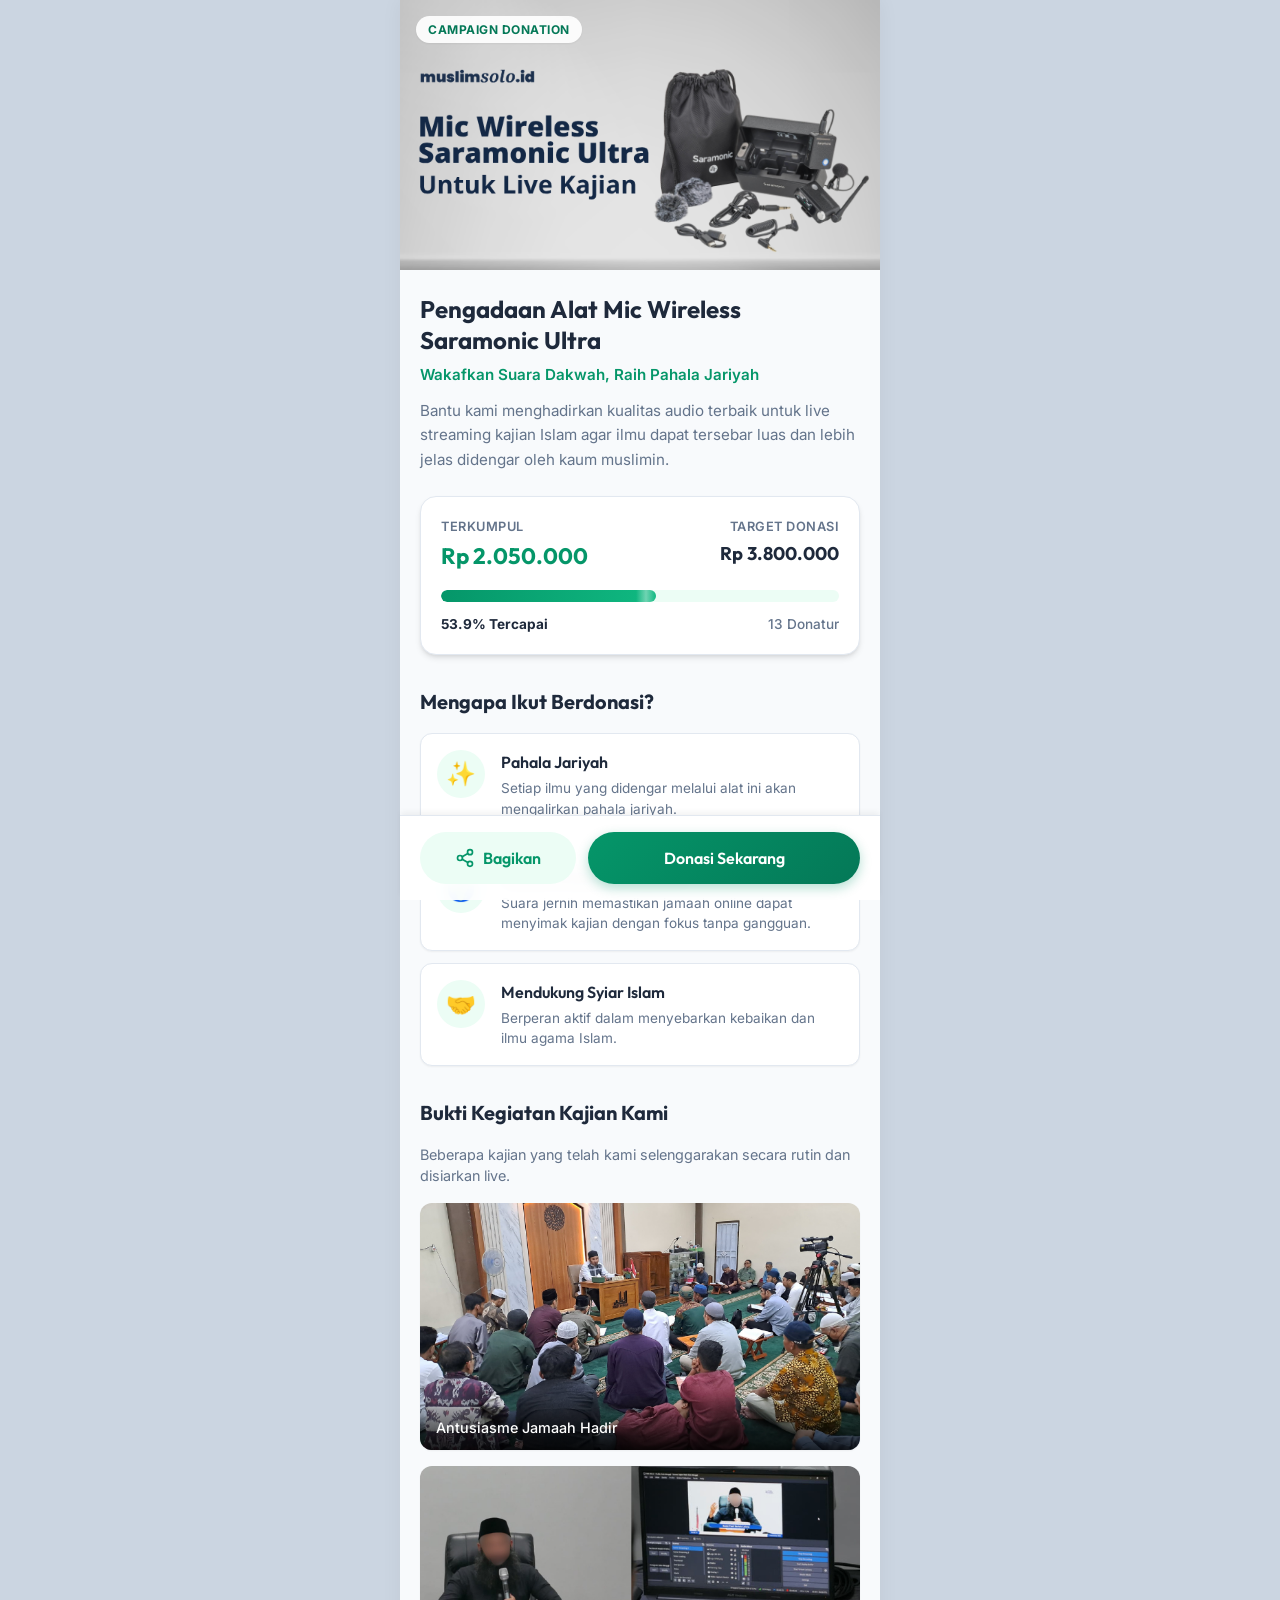
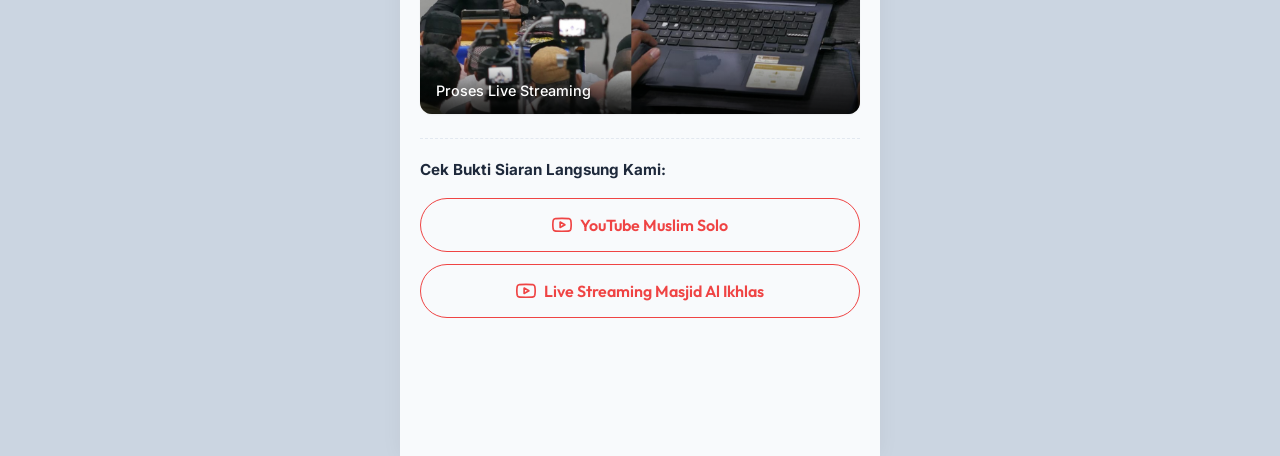
==== index.html @ ab74e84d "Update collected amount and donor count in progress section" ====
<!DOCTYPE html>
<html lang="id">

<head>
    <meta charset="UTF-8">
    <meta name="viewport" content="width=device-width, initial-scale=1.0">
    <title>Donasi Media Muslim Solo</title>
    <meta name="description"
        content="Bantu kami menghadirkan kualitas audio terbaik untuk live streaming kajian Islam agar ilmu dapat tersebar luas dan lebih jelas didengar oleh kaum muslimin.">

    <!-- Google Fonts -->
    <link rel="preconnect" href="https://fonts.googleapis.com">
    <link rel="preconnect" href="https://fonts.gstatic.com" crossorigin>
    <link
        href="https://fonts.googleapis.com/css2?family=Inter:wght@400;500;600;700;800&family=Outfit:wght@500;700&display=swap"
        rel="stylesheet">

    <!-- CSS -->
    <link rel="stylesheet" href="styles.css">
</head>

<body>
    <div class="app-container">

        <!-- Top Thumbnail 16:9 -->
        <header class="hero-image-container">
            <img src="assets/thumbnail.png" alt="Saramonic Ultra Wireless Mic for Islamic Studies" class="hero-image">
            <div class="hero-overlay">
                <span class="badge">Campaign Donation</span>
            </div>
        </header>

        <main class="content-container">
            <!-- Campaign Title and Description -->
            <section class="campaign-header">
                <h1 class="campaign-title">Pengadaan Alat Mic Wireless Saramonic Ultra</h1>
                <p class="campaign-tagline">Wakafkan Suara Dakwah, Raih Pahala Jariyah</p>
                <p class="campaign-description">
                    Bantu kami menghadirkan kualitas audio terbaik untuk live streaming kajian Islam agar ilmu dapat
                    tersebar luas dan lebih jelas didengar oleh kaum muslimin.
                </p>
            </section>

            <!-- Donation Progress Section -->
            <section class="progress-section">
                <div class="progress-stats">
                    <div class="stat-box">
                        <span class="stat-label">Terkumpul</span>
                        <span class="stat-value primary-color" id="amount-collected">Rp 2.050.000</span>
                    </div>
                    <div class="stat-box align-right">
                        <span class="stat-label">Target Donasi</span>
                        <span class="stat-value">Rp 3.800.000</span>
                    </div>
                </div>

                <div class="progress-bar-container">
                    <div class="progress-bar-fill" id="progress-bar">
                        <div class="progress-glow"></div>
                    </div>
                </div>

                <div class="progress-footer">
                    <span class="progress-percentage"><span id="percentage-text">0</span>% Tercapai</span>
                    <span class="donators-count"><i class="icon-users"></i> 13 Donatur</span>
                </div>
            </section>

            <!-- Keuntungan Berdonasi -->
            <section class="benefits-section">
                <h2 class="section-title">Mengapa Ikut Berdonasi?</h2>
                <div class="benefit-card">
                    <div class="benefit-icon">✨</div>
                    <div class="benefit-text">
                        <h3>Pahala Jariyah</h3>
                        <p>Setiap ilmu yang didengar melalui alat ini akan mengalirkan pahala jariyah.</p>
                    </div>
                </div>
                <div class="benefit-card">
                    <div class="benefit-icon">🌍</div>
                    <div class="benefit-text">
                        <h3>Kualitas Dakwah Maksimal</h3>
                        <p>Suara jernih memastikan jamaah online dapat menyimak kajian dengan fokus tanpa gangguan.</p>
                    </div>
                </div>
                <div class="benefit-card">
                    <div class="benefit-icon">🤝</div>
                    <div class="benefit-text">
                        <h3>Mendukung Syiar Islam</h3>
                        <p>Berperan aktif dalam menyebarkan kebaikan dan ilmu agama Islam.</p>
                    </div>
                </div>
            </section>

            <!-- Portfolio Bukti Kegiatan -->
            <section class="portfolio-section">
                <h2 class="section-title">Bukti Kegiatan Kajian Kami</h2>
                <p class="section-subtitle">Beberapa kajian yang telah kami selenggarakan secara rutin dan disiarkan
                    live.</p>
                <div class="portfolio-grid">
                    <div class="portfolio-item">
                        <img src="assets/portfolio1.png" alt="Suasana Kajian Offline" loading="lazy">
                        <div class="portfolio-caption">Antusiasme Jamaah Hadir</div>
                    </div>
                    <div class="portfolio-item">
                        <img src="assets/portfolio2.png" alt="Setup Kamera dan Audio" loading="lazy">
                        <div class="portfolio-caption">Proses Live Streaming</div>
                    </div>
                </div>

                <div class="portfolio-links">
                    <p class="links-title">Cek Bukti Siaran Langsung Kami:</p>
                    <a href="https://www.youtube.com/@mediamuslimsolo/streams" target="_blank" class="btn btn-outline">
                        <svg width="20" height="20" viewBox="0 0 24 24" fill="none" stroke="currentColor"
                            stroke-width="2" stroke-linecap="round" stroke-linejoin="round" style="margin-right: 8px;">
                            <path
                                d="M22.54 6.42a2.78 2.78 0 0 0-1.94-2C18.88 4 12 4 12 4s-6.88 0-8.6.46a2.78 2.78 0 0 0-1.94 2A29 29 0 0 0 1 11.75a29 29 0 0 0 .46 5.33 2.78 2.78 0 0 0 1.94 2c1.72.46 8.6.46 8.6.46s6.88 0 8.6-.46a2.78 2.78 0 0 0 1.94-2 29 29 0 0 0 .46-5.33 29 29 0 0 0-.46-5.33z">
                            </path>
                            <polygon points="9.75 15.02 15.5 11.75 9.75 8.48 9.75 15.02"></polygon>
                        </svg>
                        YouTube Muslim Solo
                    </a>
                    <a href="https://www.youtube.com/@masjid-al-ikhlas-adi-sucipto/streams" target="_blank"
                        class="btn btn-outline" style="margin-top: 12px;">
                        <svg width="20" height="20" viewBox="0 0 24 24" fill="none" stroke="currentColor"
                            stroke-width="2" stroke-linecap="round" stroke-linejoin="round" style="margin-right: 8px;">
                            <path
                                d="M22.54 6.42a2.78 2.78 0 0 0-1.94-2C18.88 4 12 4 12 4s-6.88 0-8.6.46a2.78 2.78 0 0 0-1.94 2A29 29 0 0 0 1 11.75a29 29 0 0 0 .46 5.33 2.78 2.78 0 0 0 1.94 2c1.72.46 8.6.46 8.6.46s6.88 0 8.6-.46a2.78 2.78 0 0 0 1.94-2 29 29 0 0 0 .46-5.33 29 29 0 0 0-.46-5.33z">
                            </path>
                            <polygon points="9.75 15.02 15.5 11.75 9.75 8.48 9.75 15.02"></polygon>
                        </svg>
                        Live Streaming Masjid Al Ikhlas
                    </a>
                </div>
            </section>
        </main>

        <!-- Fixed Bottom Action Bar -->
        <div class="bottom-action-bar">
            <button id="shareAction" class="btn btn-secondary">
                <svg width="20" height="20" viewBox="0 0 24 24" fill="none" stroke="currentColor" stroke-width="2"
                    stroke-linecap="round" stroke-linejoin="round">
                    <circle cx="18" cy="5" r="3"></circle>
                    <circle cx="6" cy="12" r="3"></circle>
                    <circle cx="18" cy="19" r="3"></circle>
                    <line x1="8.59" y1="13.51" x2="15.42" y2="17.49"></line>
                    <line x1="15.41" y1="6.51" x2="8.59" y2="10.49"></line>
                </svg>
                <span>Bagikan</span>
            </button>
            <a href="donasi.html" class="btn btn-primary cta-button">
                Donasi Sekarang
            </a>
        </div>
    </div>

    <script src="script.js"></script>
</body>

</html>
---- styles.css ----
/* Base Styles and Modern Reset */
:root {
    --primary-color: #059669; /* Emerald Green */
    --primary-dark: #047857;
    --primary-light: #ecfdf5;
    --accent-color: #fbbf24; /* Amber/Gold */
    --text-main: #1e293b;
    --text-muted: #64748b;
    --bg-main: #f8fafc;
    --bg-card: #ffffff;
    --border-light: #e2e8f0;
    --shadow-sm: 0 1px 2px 0 rgb(0 0 0 / 0.05);
    --shadow-md: 0 4px 6px -1px rgb(0 0 0 / 0.1), 0 2px 4px -2px rgb(0 0 0 / 0.1);
    --shadow-lg: 0 10px 15px -3px rgb(0 0 0 / 0.1), 0 4px 6px -4px rgb(0 0 0 / 0.1);
    --shadow-up: 0 -4px 6px -1px rgb(0 0 0 / 0.05);
    
    --radius-md: 12px;
    --radius-lg: 16px;
    --radius-full: 9999px;
}

* {
    margin: 0;
    padding: 0;
    box-sizing: border-box;
}

body {
    font-family: 'Inter', sans-serif;
    background-color: #f1f5f9;
    color: var(--text-main);
    line-height: 1.5;
    -webkit-font-smoothing: antialiased;
}

h1, h2, h3, .campaign-title, .stat-value, .btn {
    font-family: 'Outfit', sans-serif;
}

/* Mobile First App Container */
.app-container {
    max-width: 480px; /* Mobile width constraint */
    margin: 0 auto;
    background-color: var(--bg-main);
    min-height: 100vh;
    position: relative;
    padding-bottom: 90px; /* Space for bottom bar */
    box-shadow: 0 0 20px rgba(0,0,0,0.05);
    overflow-x: hidden;
}

/* Hero Image Section (16:9) */
.hero-image-container {
    width: 100%;
    aspect-ratio: 16 / 9;
    position: relative;
    overflow: hidden;
    background-color: #000;
}

.hero-image {
    width: 100%;
    height: 100%;
    object-fit: cover;
    opacity: 0.9;
    transition: transform 0.5s ease;
}

.hero-image-container:hover .hero-image {
    transform: scale(1.03);
}

.hero-overlay {
    position: absolute;
    top: 16px;
    left: 16px;
    z-index: 10;
}

.badge {
    background: rgba(255, 255, 255, 0.9);
    backdrop-filter: blur(8px);
    color: var(--primary-dark);
    padding: 6px 12px;
    border-radius: var(--radius-full);
    font-size: 0.75rem;
    font-weight: 700;
    text-transform: uppercase;
    letter-spacing: 0.5px;
    box-shadow: var(--shadow-sm);
}

/* Main Content Padding */
.content-container {
    padding: 24px 20px;
}

/* Campaign Header Element */
.campaign-header {
    margin-bottom: 24px;
    animation: slideUp 0.6s ease-out;
}

.campaign-title {
    font-size: 1.5rem;
    font-weight: 700;
    color: var(--text-main);
    line-height: 1.3;
    margin-bottom: 8px;
}

.campaign-tagline {
    font-size: 0.95rem;
    font-weight: 600;
    color: var(--primary-color);
    margin-bottom: 12px;
}

.campaign-description {
    font-size: 0.95rem;
    color: var(--text-muted);
    line-height: 1.6;
}

/* Progress Section */
.progress-section {
    background: var(--bg-card);
    padding: 20px;
    border-radius: var(--radius-lg);
    box-shadow: var(--shadow-md);
    margin-bottom: 32px;
    border: 1px solid var(--border-light);
    animation: fadeIn 0.8s ease-out;
}

.progress-stats {
    display: flex;
    justify-content: space-between;
    margin-bottom: 16px;
}

.stat-box {
    display: flex;
    flex-direction: column;
}

.align-right {
    text-align: right;
}

.stat-label {
    font-size: 0.8rem;
    color: var(--text-muted);
    text-transform: uppercase;
    letter-spacing: 0.5px;
    font-weight: 600;
    margin-bottom: 4px;
}

.stat-value {
    font-size: 1.15rem;
    font-weight: 700;
}

.primary-color {
    color: var(--primary-color);
    font-size: 1.4rem;
}

.progress-bar-container {
    width: 100%;
    height: 12px;
    background-color: var(--primary-light);
    border-radius: var(--radius-full);
    overflow: hidden;
    position: relative;
    margin-bottom: 12px;
}

.progress-bar-fill {
    height: 100%;
    background: linear-gradient(90deg, var(--primary-color), #10b981);
    border-radius: var(--radius-full);
    width: 0%; /* Intentionally 0 for JS animation */
    transition: width 1.5s cubic-bezier(0.22, 1, 0.36, 1);
    position: relative;
}

.progress-glow {
    position: absolute;
    top: 0;
    right: 0;
    bottom: 0;
    width: 20px;
    background: linear-gradient(90deg, rgba(255,255,255,0) 0%, rgba(255,255,255,0.4) 50%, rgba(255,255,255,0) 100%);
    animation: shimmer 2s infinite;
}

.progress-footer {
    display: flex;
    justify-content: space-between;
    align-items: center;
    font-size: 0.85rem;
    color: var(--text-muted);
    font-weight: 500;
}

.progress-percentage {
    color: var(--text-main);
    font-weight: 700;
}

/* Benefits Section */
.benefits-section {
    margin-bottom: 32px;
}

.section-title {
    font-size: 1.25rem;
    font-weight: 700;
    margin-bottom: 16px;
    color: var(--text-main);
}

.section-subtitle {
    font-size: 0.9rem;
    color: var(--text-muted);
    margin-bottom: 16px;
}

.benefit-card {
    display: flex;
    background: var(--bg-card);
    padding: 16px;
    border-radius: var(--radius-md);
    margin-bottom: 12px;
    box-shadow: var(--shadow-sm);
    border: 1px solid var(--border-light);
    transition: transform 0.2s, box-shadow 0.2s;
}

.benefit-card:active {
    transform: scale(0.98);
}

.benefit-icon {
    font-size: 1.5rem;
    margin-right: 16px;
    background: var(--primary-light);
    width: 48px;
    height: 48px;
    display: flex;
    align-items: center;
    justify-content: center;
    border-radius: 50%;
    flex-shrink: 0;
}

.benefit-text h3 {
    font-size: 1rem;
    font-weight: 600;
    margin-bottom: 4px;
    color: var(--text-main);
}

.benefit-text p {
    font-size: 0.85rem;
    color: var(--text-muted);
}

/* Portfolio Section */
.portfolio-section {
    margin-bottom: 24px;
}

.portfolio-grid {
    display: flex;
    flex-direction: column;
    gap: 16px;
}

.portfolio-item {
    position: relative;
    border-radius: var(--radius-md);
    overflow: hidden;
    aspect-ratio: 16 / 9;
    box-shadow: var(--shadow-sm);
}

.portfolio-item img {
    width: 100%;
    height: 100%;
    object-fit: cover;
    transition: transform 0.5s;
}

.portfolio-item:hover img {
    transform: scale(1.05);
}

.portfolio-caption {
    position: absolute;
    bottom: 0;
    left: 0;
    right: 0;
    background: linear-gradient(to top, rgba(0,0,0,0.8), transparent);
    color: white;
    padding: 20px 16px 12px;
    font-size: 0.9rem;
    font-weight: 500;
}

/* Fixed Bottom Action Bar */
.bottom-action-bar {
    position: fixed;
    bottom: 0;
    left: 50%;
    transform: translateX(-50%);
    width: 100%;
    max-width: 480px;
    background: rgba(255, 255, 255, 0.95);
    backdrop-filter: blur(10px);
    display: flex;
    padding: 16px 20px;
    gap: 12px;
    box-shadow: var(--shadow-up);
    border-top: 1px solid var(--border-light);
    z-index: 100;
}

.btn {
    display: flex;
    align-items: center;
    justify-content: center;
    padding: 14px 20px;
    border-radius: var(--radius-full);
    font-size: 1rem;
    font-weight: 600;
    cursor: pointer;
    border: none;
    transition: all 0.2s;
    text-decoration: none;
}

.btn:active {
    transform: translateY(2px);
}

.btn-secondary {
    background-color: var(--primary-light);
    color: var(--primary-color);
    flex: 1;
    gap: 8px;
}

.btn-outline {
    background-color: transparent;
    color: #ef4444; /* YouTube Red */
    border: 1.5px solid #ef4444;
    width: 100%;
    justify-content: center;
}

.btn-outline:hover, .btn-outline:active {
    background-color: #fef2f2;
}

.portfolio-links {
    margin-top: 24px;
    padding-top: 20px;
    border-top: 1px dashed var(--border-light);
}

.links-title {
    font-size: 0.95rem;
    font-weight: 700;
    margin-bottom: 16px;
    color: var(--text-main);
}

.btn-primary {
    background: linear-gradient(135deg, var(--primary-color), var(--primary-dark));
    color: white;
    flex: 2;
    box-shadow: 0 4px 12px rgba(5, 150, 105, 0.3);
}

/* Animations */
@keyframes slideUp {
    from { opacity: 0; transform: translateY(20px); }
    to { opacity: 1; transform: translateY(0); }
}

@keyframes fadeIn {
    from { opacity: 0; }
    to { opacity: 1; }
}

@keyframes shimmer {
    0% { transform: translateX(-100%); }
    100% { transform: translateX(400%); }
}

/* Responsive adjustments for slightly larger screens but still mobile feel */
@media (min-width: 481px) {
    body {
        display: flex;
        justify-content: center;
        background-color: #cbd5e1;
    }
}

/* Payment Page Specific Styles */
.bg-payment {
    background-color: #f1f5f9;
}

.payment-container {
    background-color: #2b6148;
    min-height: 100vh;
    color: white;
}

.payment-header {
    display: flex;
    align-items: center;
    padding: 24px 20px;
}

.payment-header h2 {
    color: white;
    margin-left: 16px;
    font-size: 1.25rem;
    font-weight: 700;
}

.back-btn {
    color: white;
    display: flex;
    align-items: center;
    background: rgba(255,255,255,0.1);
    padding: 8px;
    border-radius: 50%;
    transition: background 0.2s;
}

.back-btn:active {
    background: rgba(255,255,255,0.2);
}

.payment-content {
    display: flex;
    flex-direction: column;
    gap: 24px;
    padding: 0 20px 24px;
}

.bank-card {
    background: rgba(255, 255, 255, 0.05);
    border: 1px solid rgba(255,255,255,0.1);
    padding: 24px;
    border-radius: var(--radius-lg);
}

.bank-header {
    display: flex;
    align-items: center;
    margin-bottom: 24px;
}

.bank-logo {
    background: #4a7d65;
    color: white;
    font-weight: 800;
    border-radius: 8px;
    width: 48px;
    height: 48px;
    display: flex;
    align-items: center;
    justify-content: center;
    font-size: 1rem;
    margin-right: 14px;
    box-shadow: 0 4px 6px rgba(0,0,0,0.1);
}

.bank-title {
    display: flex;
    flex-direction: column;
}

.transfer-via {
    font-size: 0.75rem;
    color: #a5d6c2;
    text-transform: uppercase;
    font-weight: 700;
    letter-spacing: 0.5px;
    margin-bottom: 2px;
}

.bank-name {
    font-size: 1.1rem;
    font-weight: 700;
    color: white;
}

.account-details {
    background: rgba(56, 128, 97, 0.6);
    padding: 20px;
    border-radius: var(--radius-md);
    margin-bottom: 20px;
    border: 1px solid rgba(255,255,255,0.05);
}

.account-label {
    font-size: 0.75rem;
    color: #a5d6c2;
    text-transform: uppercase;
    font-weight: 700;
    letter-spacing: 0.5px;
}

.account-number {
    font-size: 1.8rem;
    font-family: monospace;
    font-weight: 700;
    color: white;
    letter-spacing: 3px;
    margin: 8px 0;
    text-shadow: 0 2px 4px rgba(0,0,0,0.1);
}

.account-owner {
    display: flex;
    align-items: center;
    font-size: 0.85rem;
    color: #e2e8f0;
    font-weight: 500;
}

.btn-warning {
    background-color: #d19f4a;
    color: white;
    font-weight: 600;
    width: auto;
    display: inline-flex;
    padding: 12px 16px;
    border-radius: var(--radius-md);
    border: none;
    align-items: center;
    cursor: pointer;
    transition: 0.2s;
    font-size: 0.95rem;
}

.payment-actions {
    text-align: center;
}

.payment-instruction {
    display: flex;
    align-items: flex-start;
    gap: 12px;
    background: rgba(81, 142, 115, 0.4);
    border-left: 3px solid #60a5fa;
    padding: 14px;
    border-radius: 6px;
    margin: 20px 0;
    font-size: 0.85rem;
    color: #e2e8f0;
    line-height: 1.5;
    text-align: left;
}

.btn-whatsapp {
    background: #10b981;
    color: white;
    width: auto;
    display: inline-flex;
    padding: 14px 20px;
    border-radius: var(--radius-md);
    font-weight: 600;
    text-decoration: none;
    align-items: center;
    transition: 0.2s;
    box-shadow: 0 4px 12px rgba(16, 185, 129, 0.3);
}

/* QRIS Card Styles */
.qris-card {
    background: rgba(255,255,255,0.05);
    border: 1px solid rgba(255,255,255,0.1);
    padding: 24px 20px;
    border-radius: var(--radius-lg);
    text-align: center;
    display: flex;
    flex-direction: column;
    align-items: center;
}

.qris-header {
    display: flex;
    justify-content: center;
    align-items: center;
    gap: 8px;
    font-weight: 800;
    color: white;
    margin-bottom: 24px;
    letter-spacing: 1px;
}

.qris-image-container {
    background: white;
    padding: 24px;
    border-radius: 16px;
    margin-bottom: 20px;
    box-shadow: 0 8px 16px rgba(0,0,0,0.15);
    width: 100%;
    max-width: 280px;
}

.qris-placeholder {
    color: black;
    text-align: center;
}

.qris-placeholder .placeholder-title {
    font-weight: 800;
    font-size: 0.95rem;
    font-family: serif;
    margin-bottom: 6px;
}

.qris-placeholder .placeholder-subtitle {
    font-size: 0.65rem;
    color: #64748b;
    margin-bottom: 16px;
}

.qris-box-placeholder {
    background: #f8fafc;
    padding: 40px 20px;
    border: 2px dashed #cbd5e1;
    border-radius: 8px;
    color: #64748b;
    display: flex;
    flex-direction: column;
    align-items: center;
    justify-content: center;
    gap: 12px;
}

.qris-instruction {
    font-size: 0.85rem;
    color: #cbd5e1;
    margin-bottom: 24px;
    line-height: 1.5;
}

.btn-download {
    background: #3b82f6;
    color: white;
    padding: 12px 24px;
    border-radius: var(--radius-full);
    text-decoration: none;
    font-weight: 600;
    display: inline-flex;
    align-items: center;
    box-shadow: 0 4px 12px rgba(59, 130, 246, 0.3);
    font-size: 0.95rem;
}
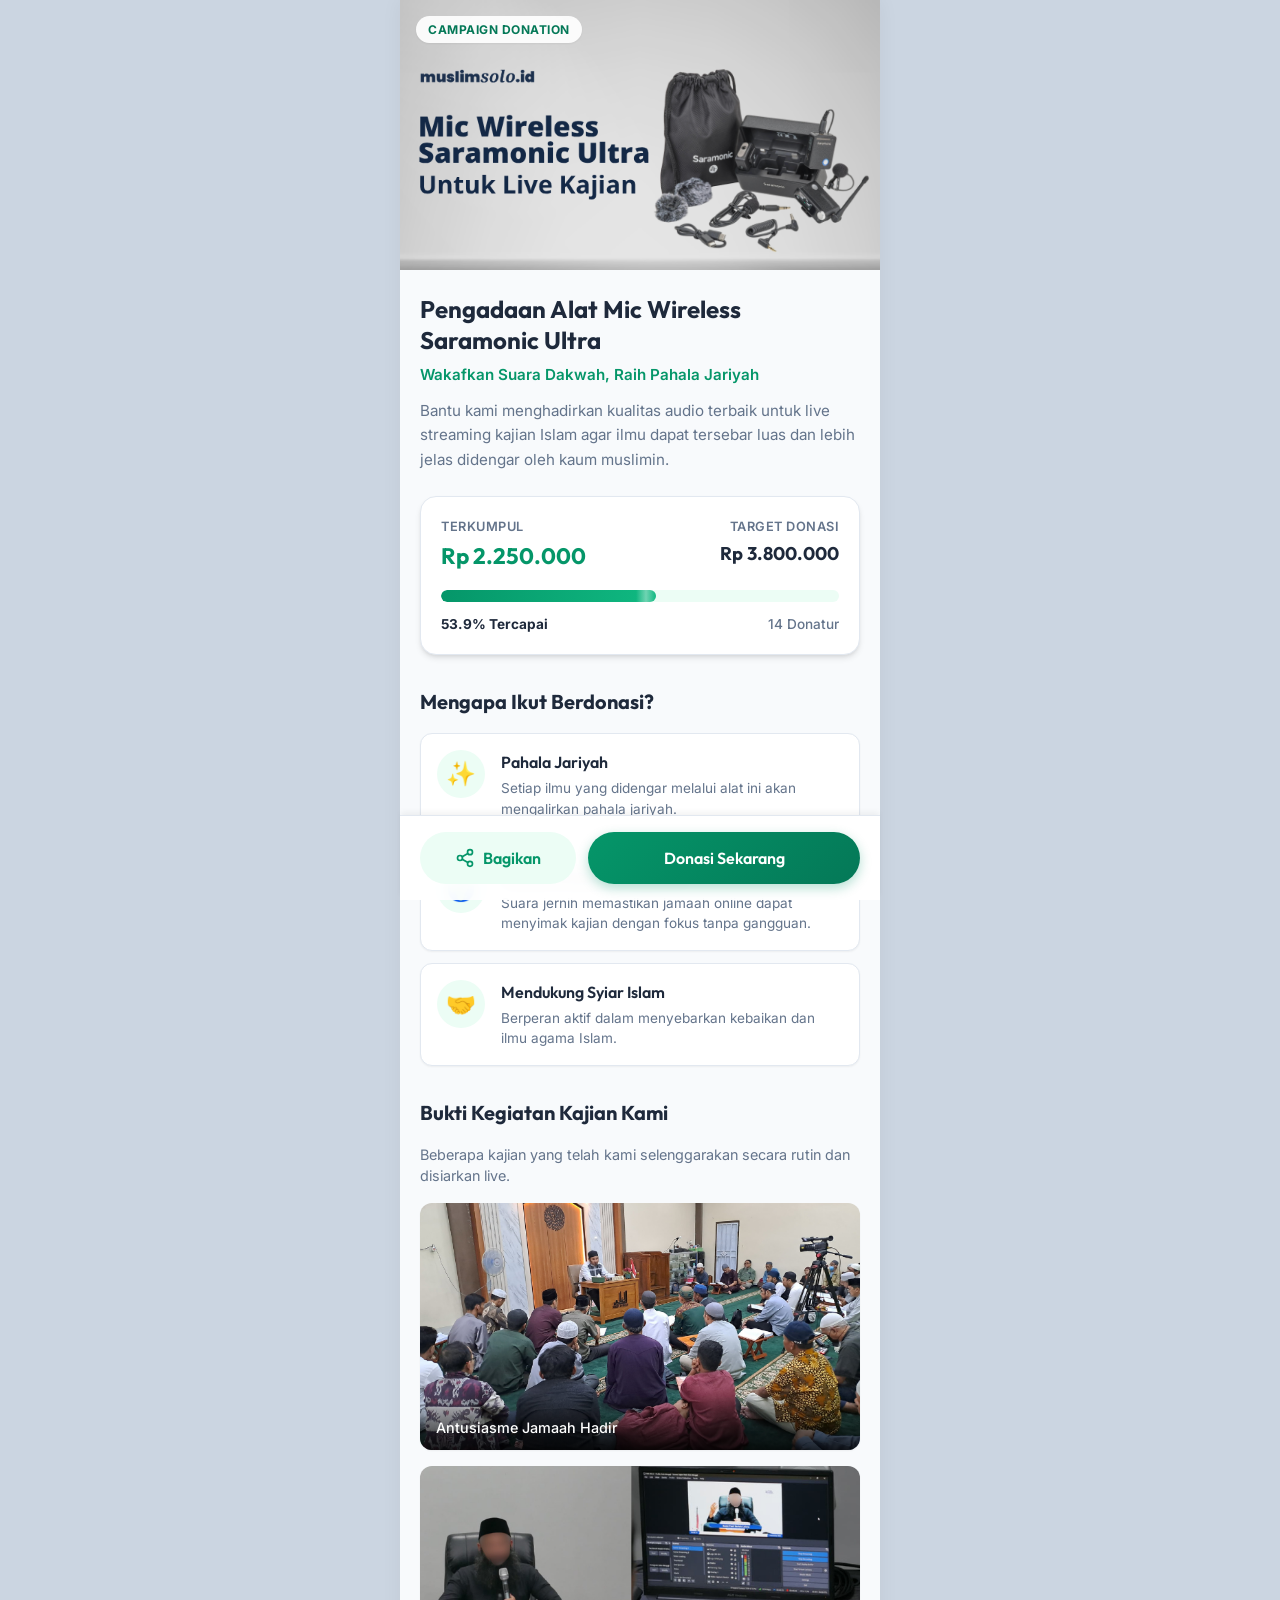
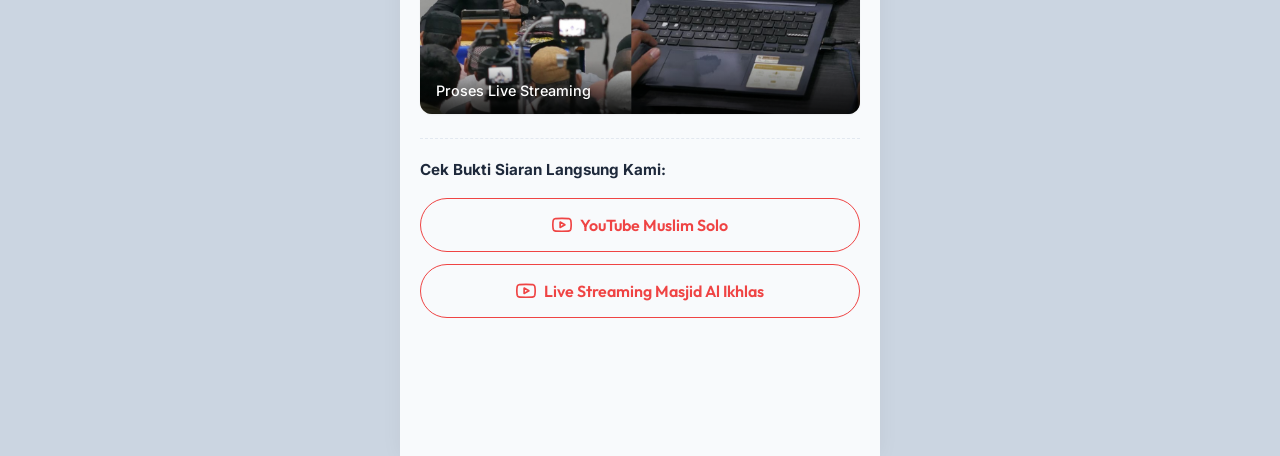
==== commit f7fab8ab: "Update collected amount and donor count in HTML" ====
--- a/index.html
+++ b/index.html
@@ -46,7 +46,7 @@
                 <div class="progress-stats">
                     <div class="stat-box">
                         <span class="stat-label">Terkumpul</span>
-                        <span class="stat-value primary-color" id="amount-collected">Rp 2.050.000</span>
+                        <span class="stat-value primary-color" id="amount-collected">Rp 2.250.000</span>
                     </div>
                     <div class="stat-box align-right">
                         <span class="stat-label">Target Donasi</span>
@@ -62,7 +62,7 @@
 
                 <div class="progress-footer">
                     <span class="progress-percentage"><span id="percentage-text">0</span>% Tercapai</span>
-                    <span class="donators-count"><i class="icon-users"></i> 13 Donatur</span>
+                    <span class="donators-count"><i class="icon-users"></i> 14 Donatur</span>
                 </div>
             </section>
 
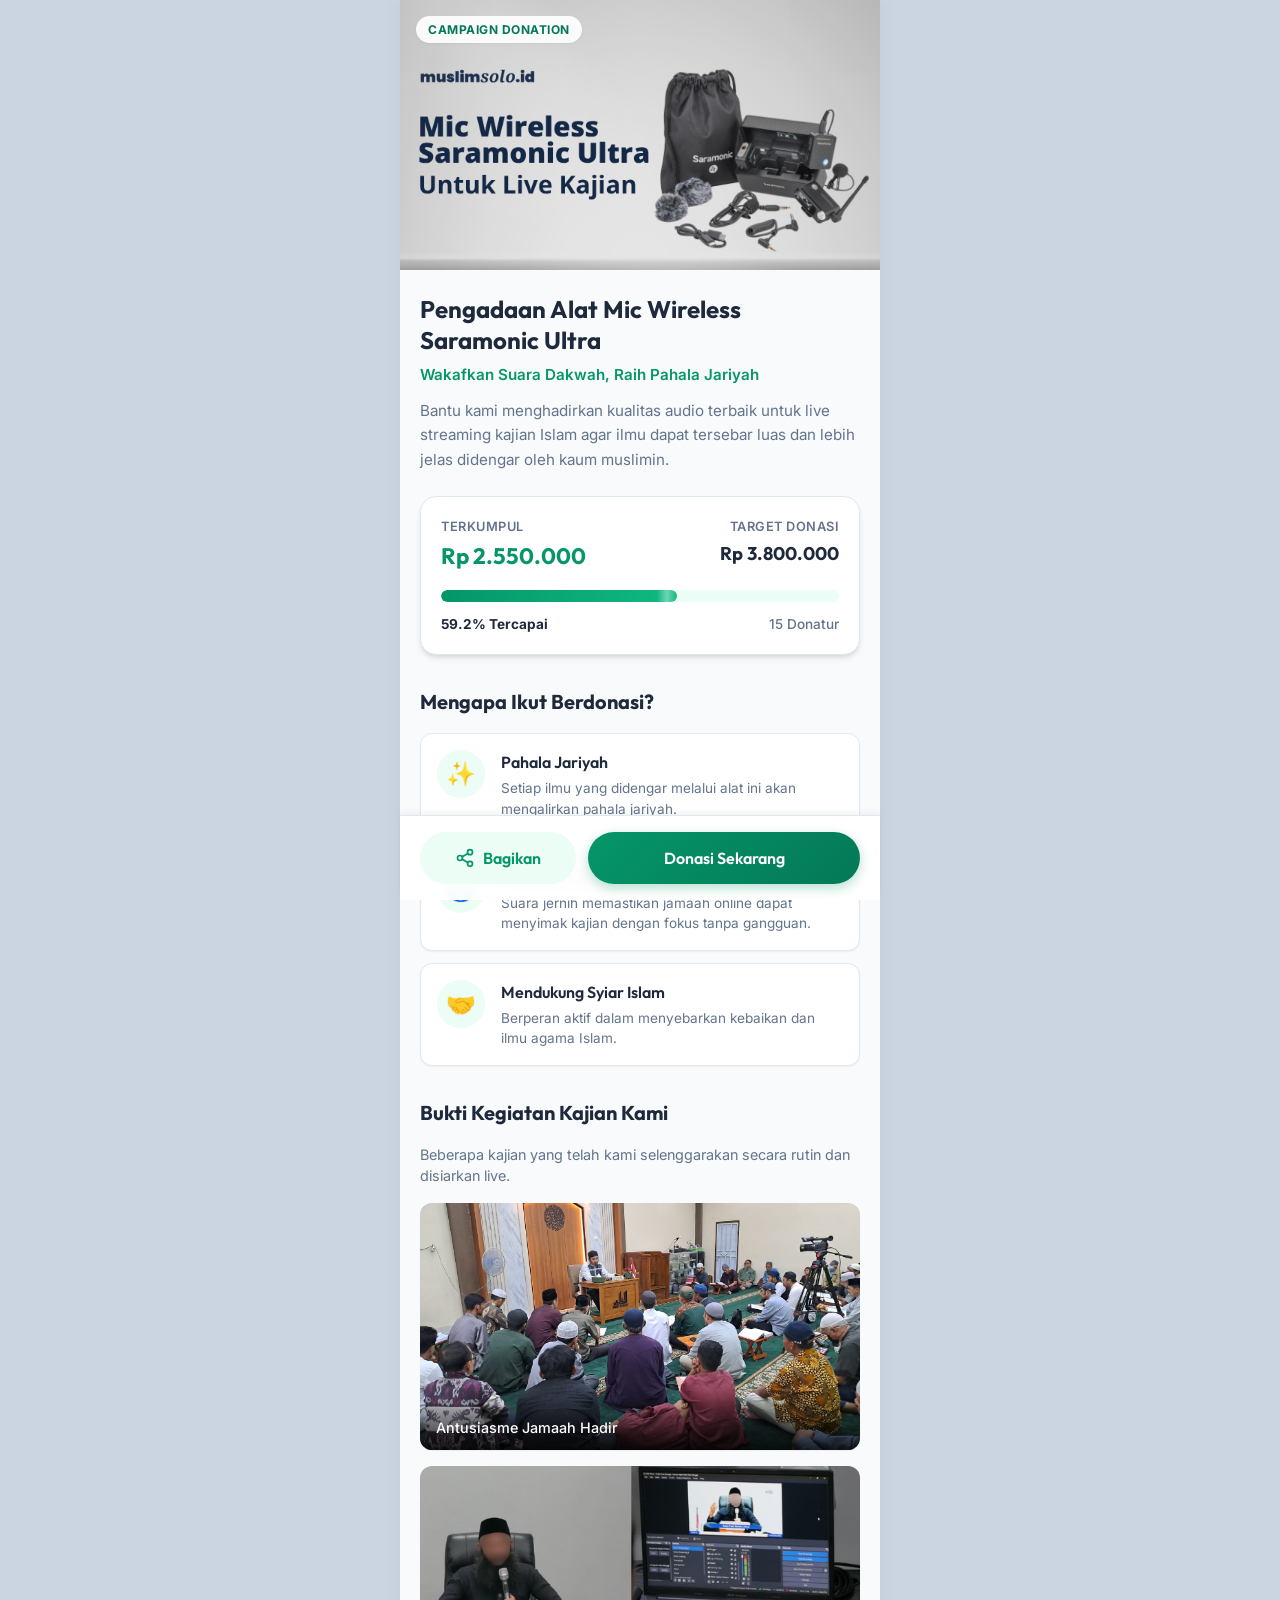
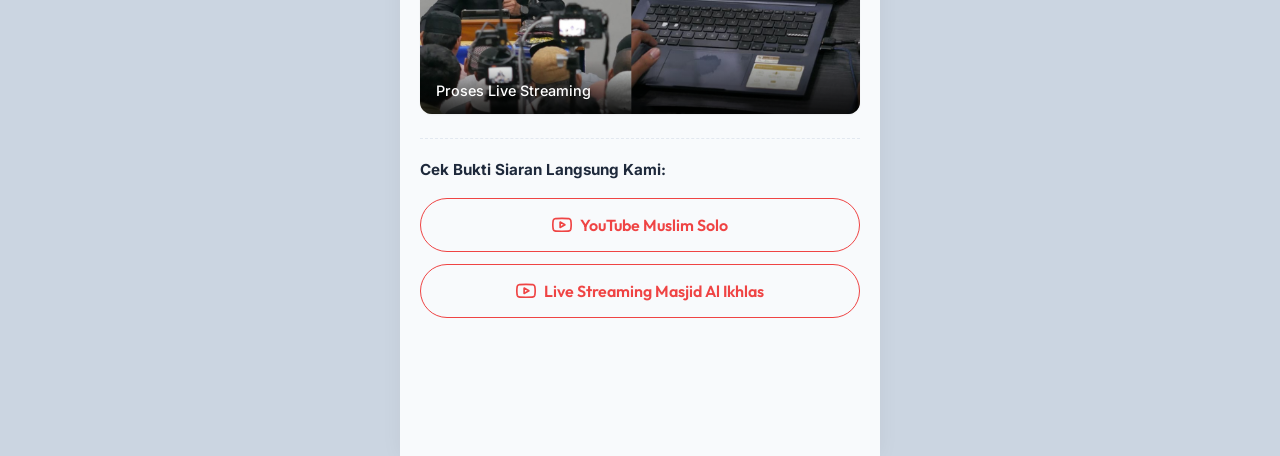
==== commit 02040be6: "Update collected amount and donor count in index.html" ====
--- a/index.html
+++ b/index.html
@@ -46,7 +46,7 @@
                 <div class="progress-stats">
                     <div class="stat-box">
                         <span class="stat-label">Terkumpul</span>
-                        <span class="stat-value primary-color" id="amount-collected">Rp 2.250.000</span>
+                        <span class="stat-value primary-color" id="amount-collected">Rp 2.550.000</span>
                     </div>
                     <div class="stat-box align-right">
                         <span class="stat-label">Target Donasi</span>
@@ -62,7 +62,7 @@
 
                 <div class="progress-footer">
                     <span class="progress-percentage"><span id="percentage-text">0</span>% Tercapai</span>
-                    <span class="donators-count"><i class="icon-users"></i> 14 Donatur</span>
+                    <span class="donators-count"><i class="icon-users"></i> 15 Donatur</span>
                 </div>
             </section>
 
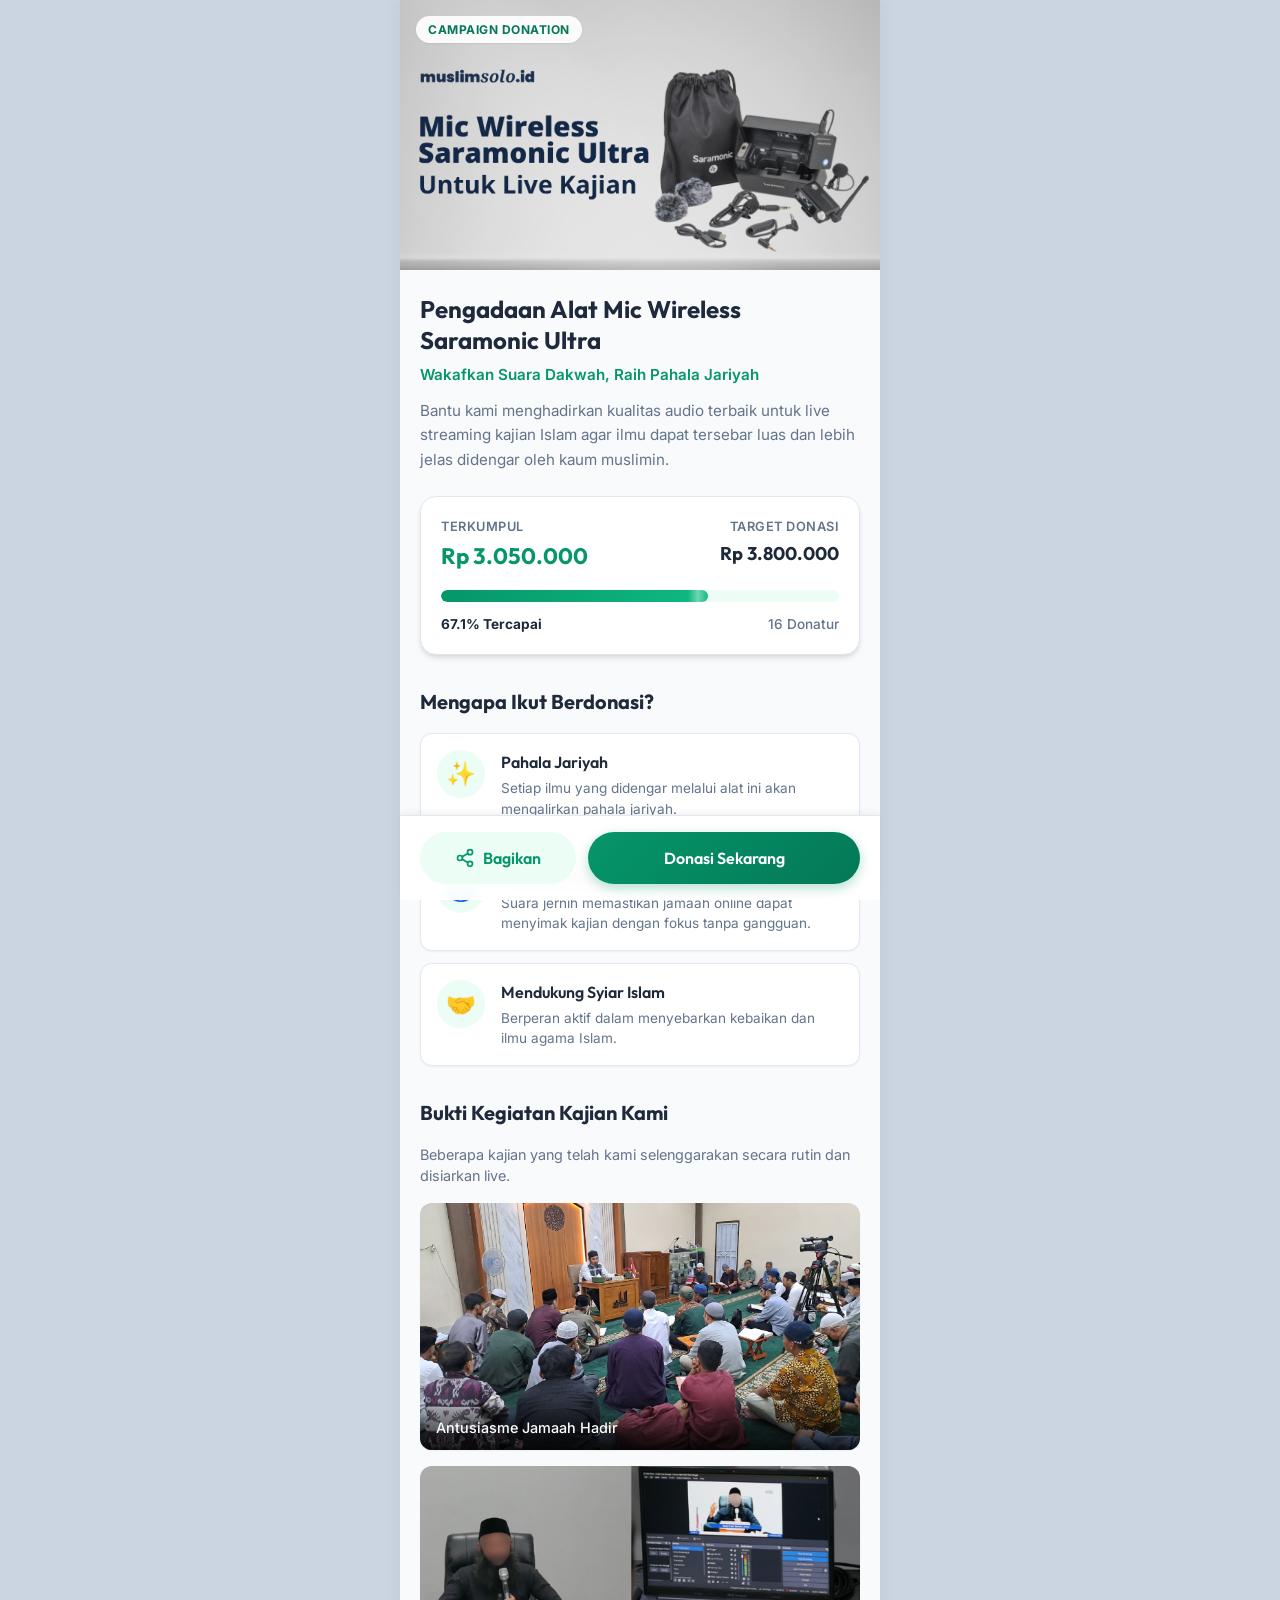
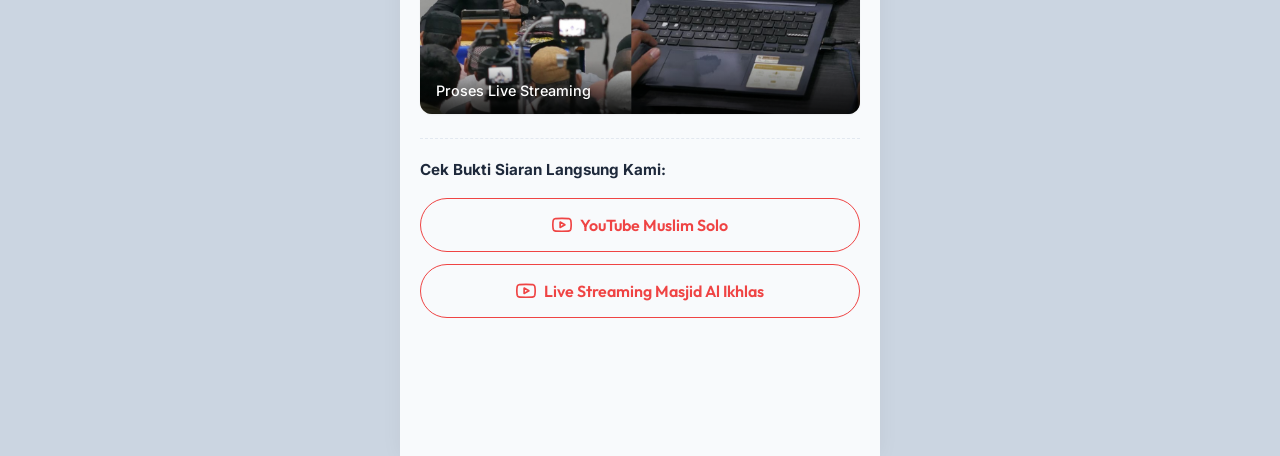
==== commit 3e6bcb30: "Update index.html" ====
--- a/index.html
+++ b/index.html
@@ -46,7 +46,7 @@
                 <div class="progress-stats">
                     <div class="stat-box">
                         <span class="stat-label">Terkumpul</span>
-                        <span class="stat-value primary-color" id="amount-collected">Rp 2.550.000</span>
+                        <span class="stat-value primary-color" id="amount-collected">Rp 3.050.000</span>
                     </div>
                     <div class="stat-box align-right">
                         <span class="stat-label">Target Donasi</span>
@@ -62,7 +62,7 @@
 
                 <div class="progress-footer">
                     <span class="progress-percentage"><span id="percentage-text">0</span>% Tercapai</span>
-                    <span class="donators-count"><i class="icon-users"></i> 15 Donatur</span>
+                    <span class="donators-count"><i class="icon-users"></i> 16 Donatur</span>
                 </div>
             </section>
 
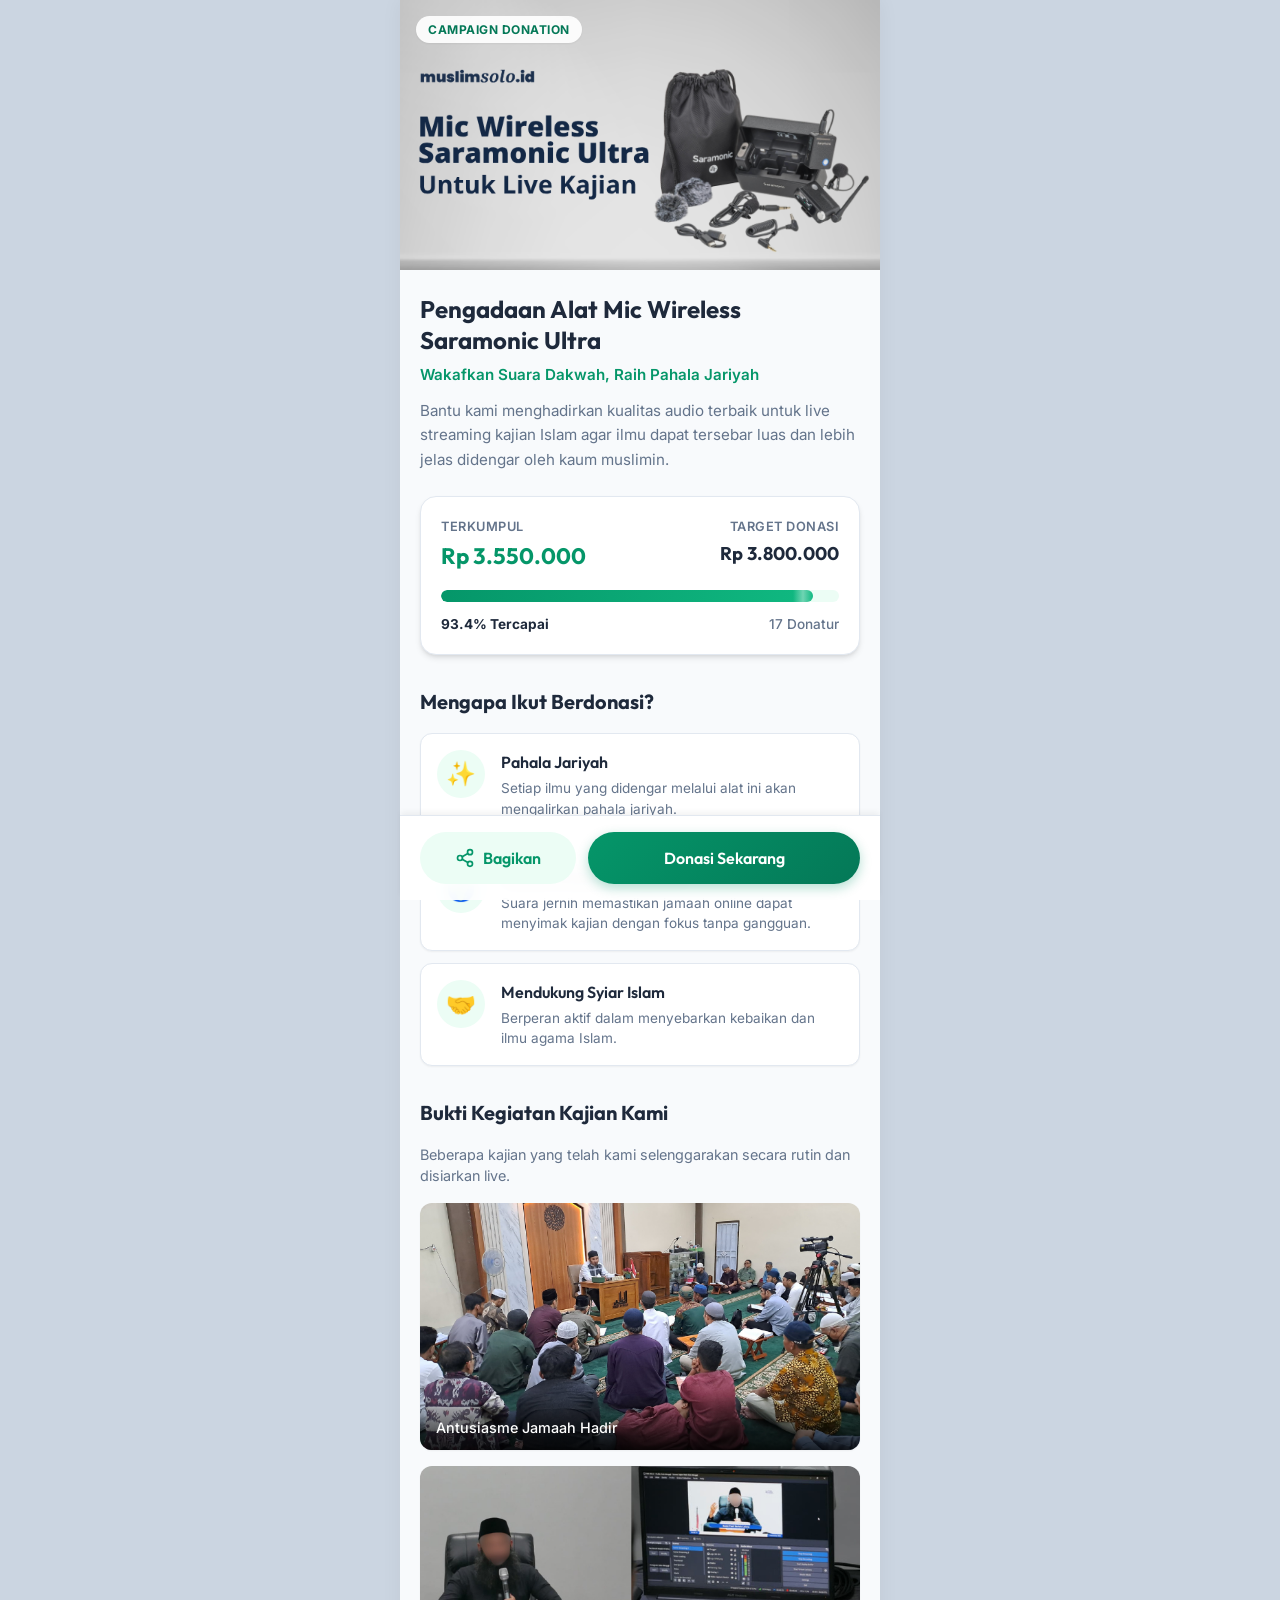
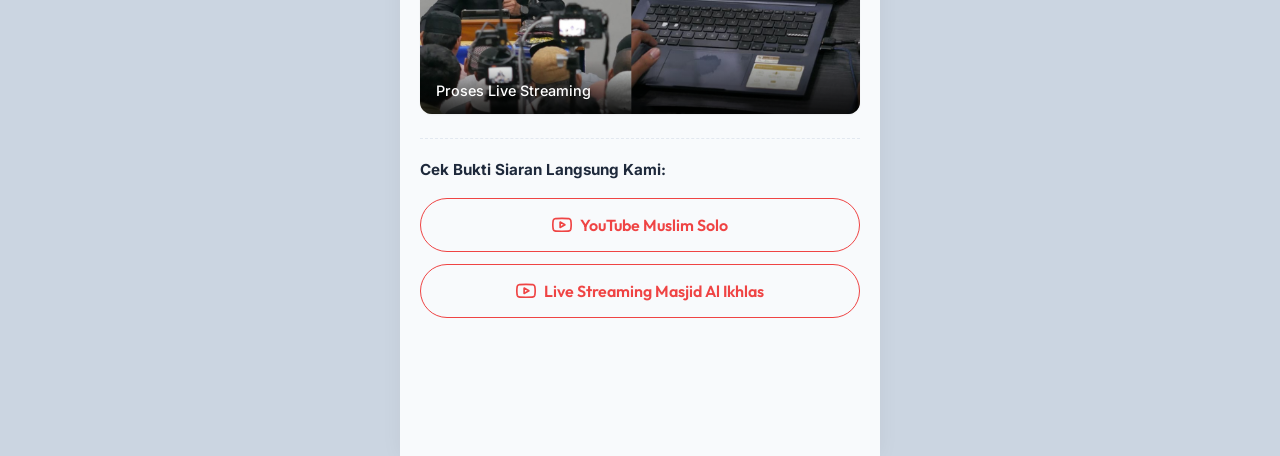
==== commit 1b1082e3: "Update collected amount and donor count in HTML" ====
--- a/index.html
+++ b/index.html
@@ -46,7 +46,7 @@
                 <div class="progress-stats">
                     <div class="stat-box">
                         <span class="stat-label">Terkumpul</span>
-                        <span class="stat-value primary-color" id="amount-collected">Rp 3.050.000</span>
+                        <span class="stat-value primary-color" id="amount-collected">Rp 3.550.000</span>
                     </div>
                     <div class="stat-box align-right">
                         <span class="stat-label">Target Donasi</span>
@@ -62,7 +62,7 @@
 
                 <div class="progress-footer">
                     <span class="progress-percentage"><span id="percentage-text">0</span>% Tercapai</span>
-                    <span class="donators-count"><i class="icon-users"></i> 16 Donatur</span>
+                    <span class="donators-count"><i class="icon-users"></i> 17 Donatur</span>
                 </div>
             </section>
 
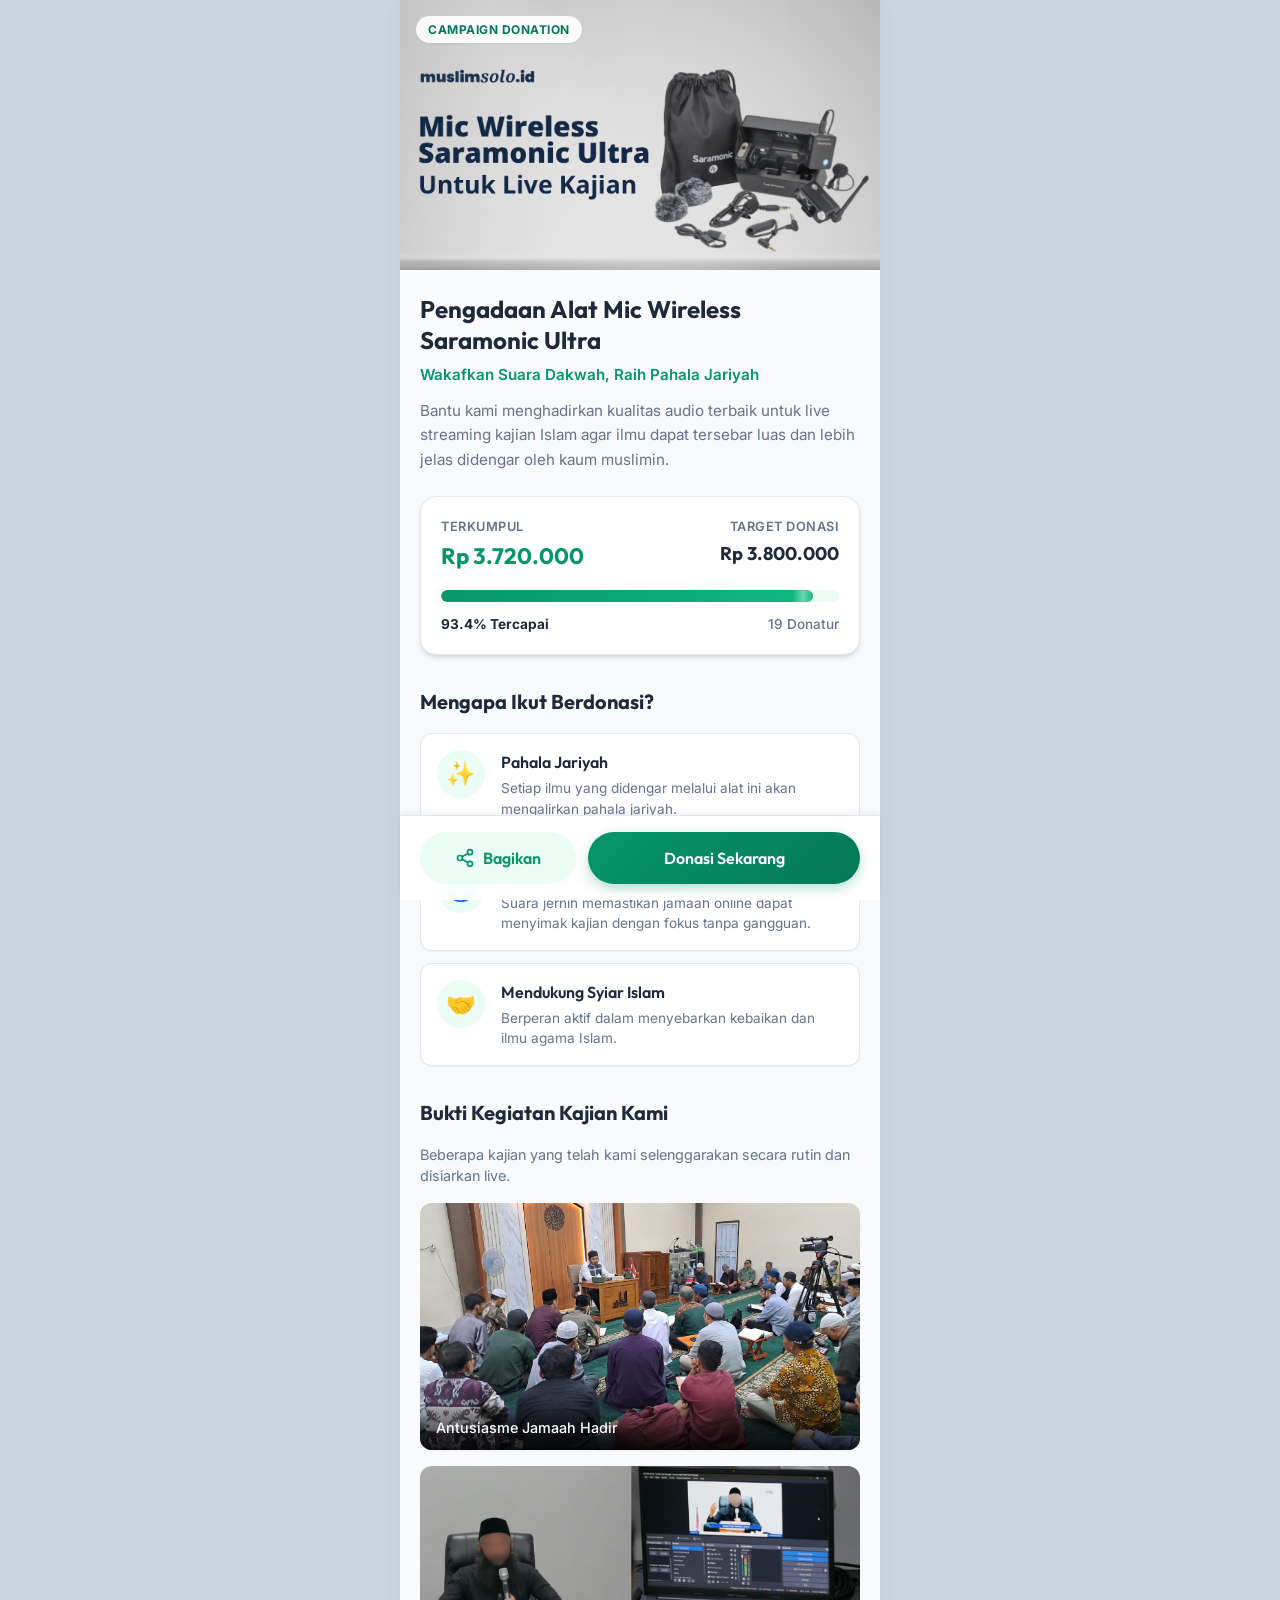
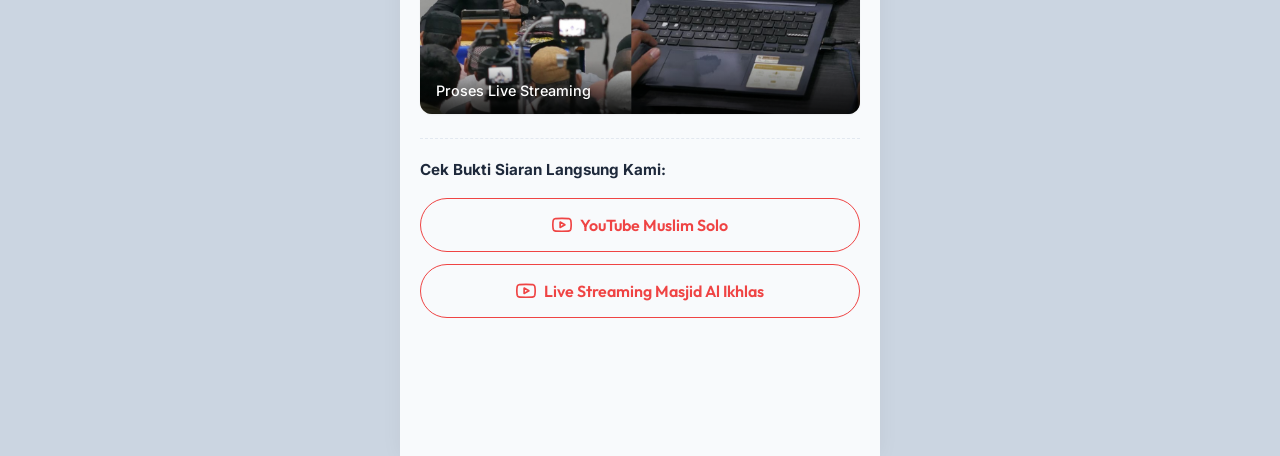
==== commit b3b71cca: "Update collected amount and donor count in index.html" ====
--- a/index.html
+++ b/index.html
@@ -46,7 +46,7 @@
                 <div class="progress-stats">
                     <div class="stat-box">
                         <span class="stat-label">Terkumpul</span>
-                        <span class="stat-value primary-color" id="amount-collected">Rp 3.550.000</span>
+                        <span class="stat-value primary-color" id="amount-collected">Rp 3.720.000</span>
                     </div>
                     <div class="stat-box align-right">
                         <span class="stat-label">Target Donasi</span>
@@ -62,7 +62,7 @@
 
                 <div class="progress-footer">
                     <span class="progress-percentage"><span id="percentage-text">0</span>% Tercapai</span>
-                    <span class="donators-count"><i class="icon-users"></i> 17 Donatur</span>
+                    <span class="donators-count"><i class="icon-users"></i> 19 Donatur</span>
                 </div>
             </section>
 
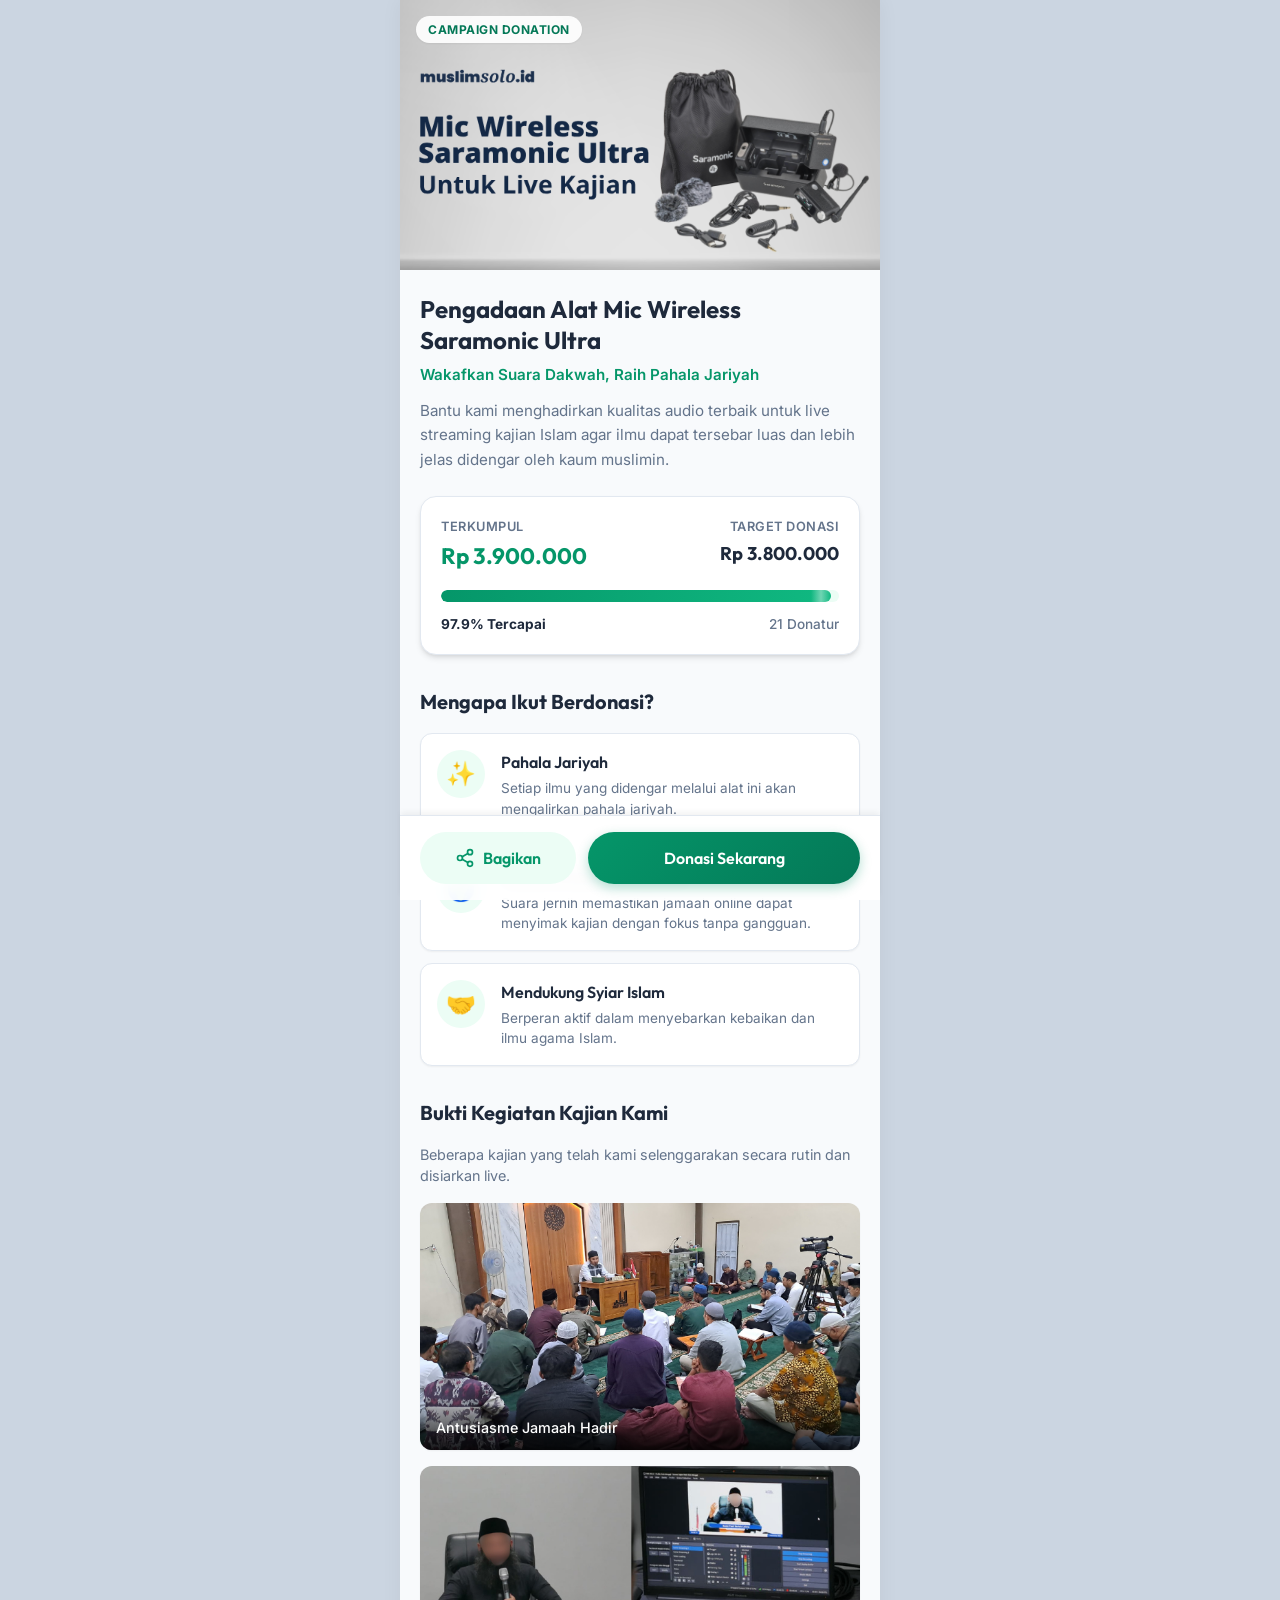
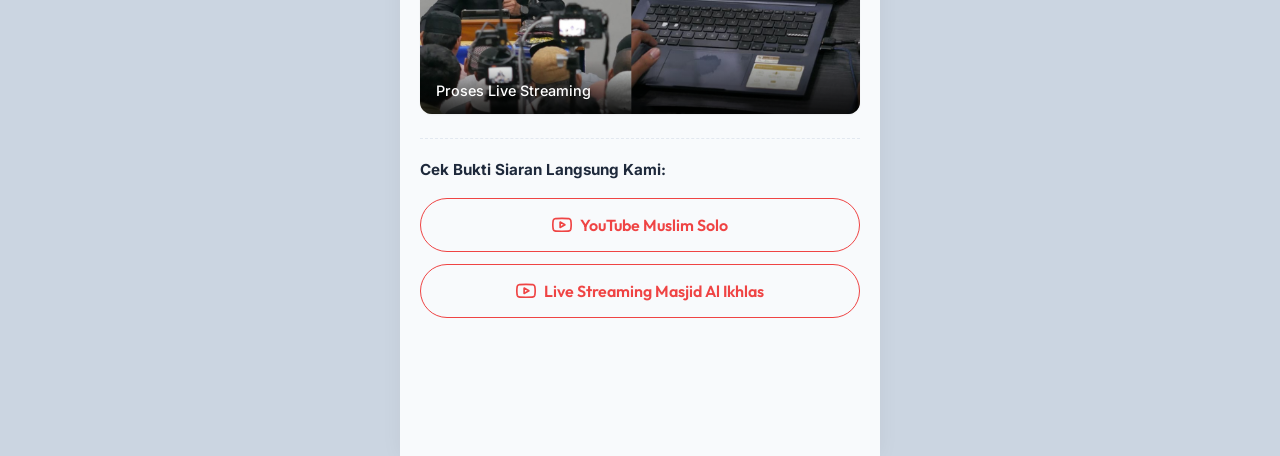
==== commit 33150f58: "Update collected amount and donor count in HTML" ====
--- a/index.html
+++ b/index.html
@@ -46,7 +46,7 @@
                 <div class="progress-stats">
                     <div class="stat-box">
                         <span class="stat-label">Terkumpul</span>
-                        <span class="stat-value primary-color" id="amount-collected">Rp 3.720.000</span>
+                        <span class="stat-value primary-color" id="amount-collected">Rp 3.900.000</span>
                     </div>
                     <div class="stat-box align-right">
                         <span class="stat-label">Target Donasi</span>
@@ -62,7 +62,7 @@
 
                 <div class="progress-footer">
                     <span class="progress-percentage"><span id="percentage-text">0</span>% Tercapai</span>
-                    <span class="donators-count"><i class="icon-users"></i> 19 Donatur</span>
+                    <span class="donators-count"><i class="icon-users"></i> 21 Donatur</span>
                 </div>
             </section>
 
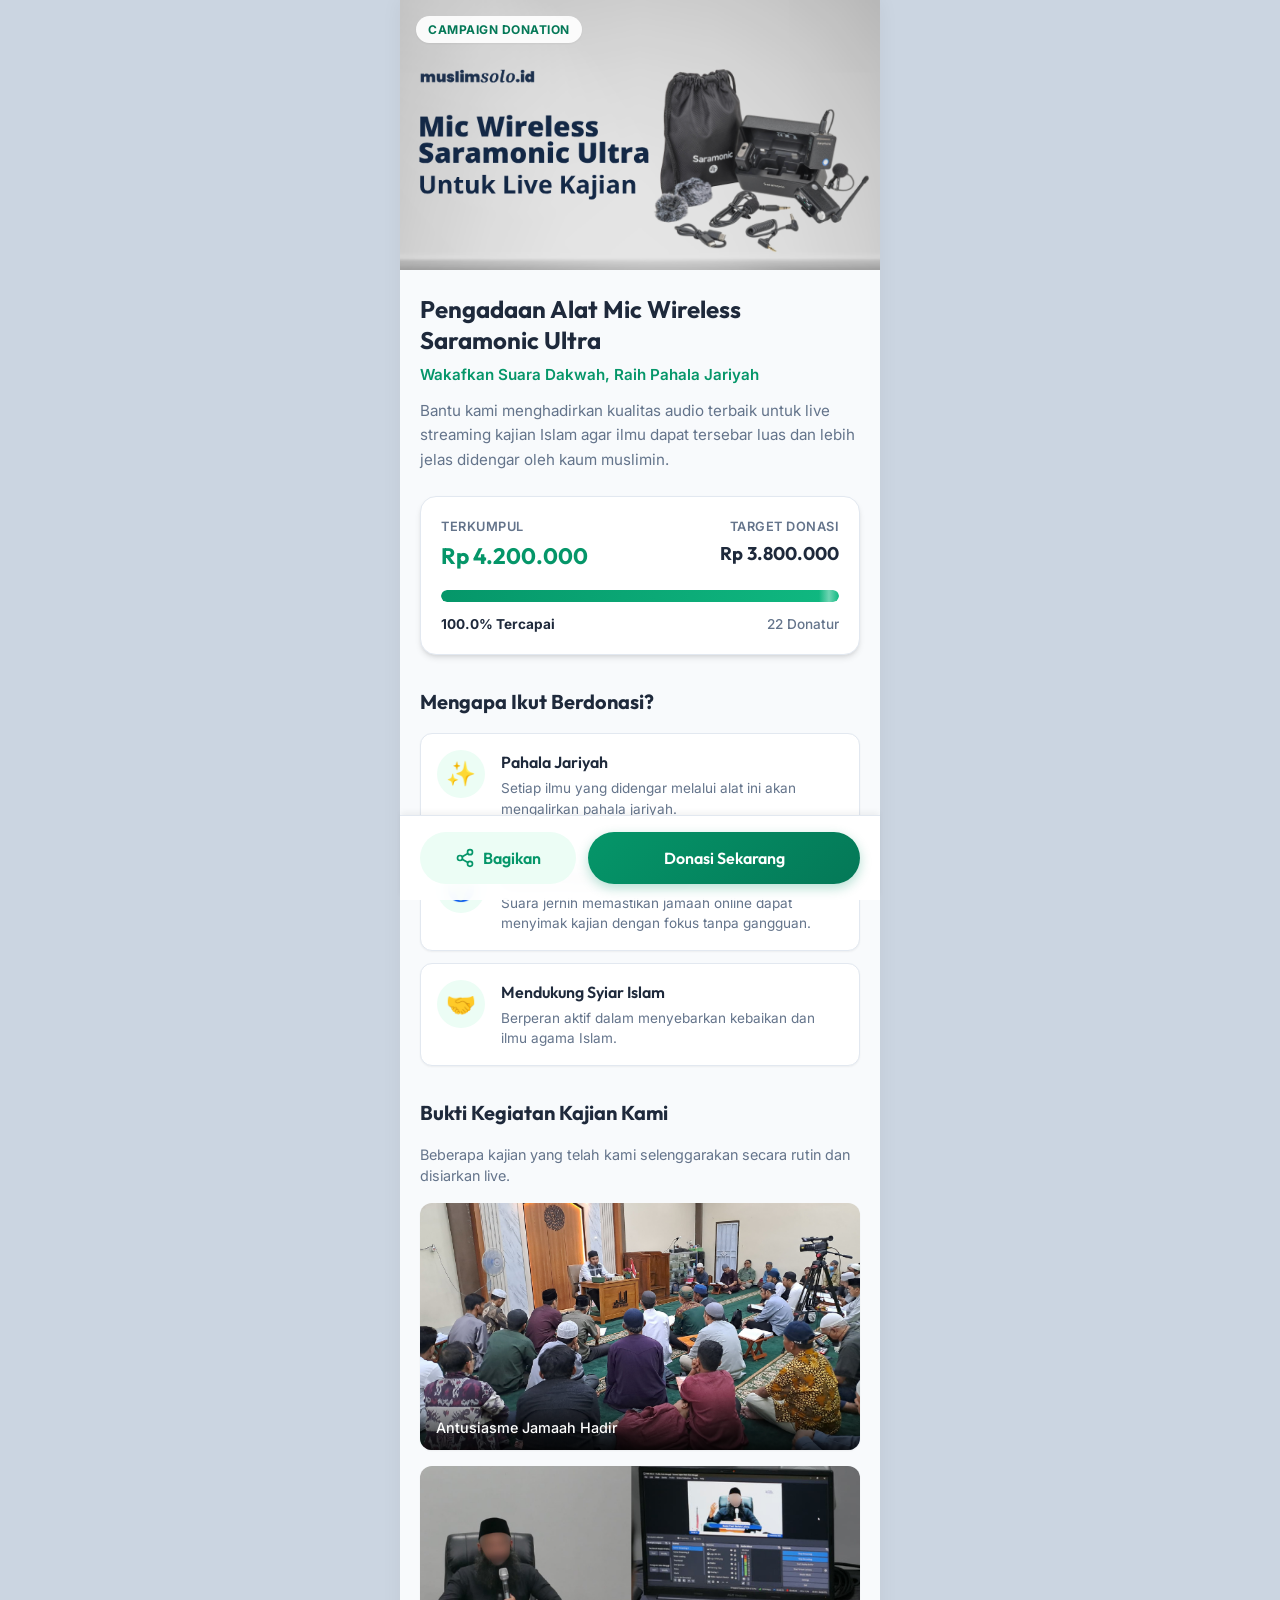
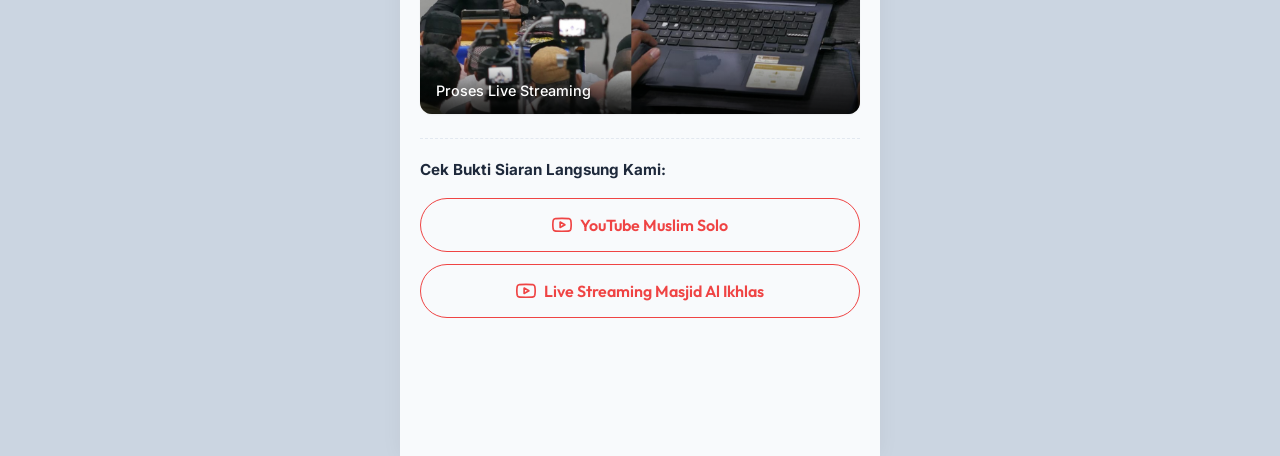
==== commit b334d91e: "Update collected amount and donor count in HTML" ====
--- a/index.html
+++ b/index.html
@@ -46,7 +46,7 @@
                 <div class="progress-stats">
                     <div class="stat-box">
                         <span class="stat-label">Terkumpul</span>
-                        <span class="stat-value primary-color" id="amount-collected">Rp 3.900.000</span>
+                        <span class="stat-value primary-color" id="amount-collected">Rp 4.200.000</span>
                     </div>
                     <div class="stat-box align-right">
                         <span class="stat-label">Target Donasi</span>
@@ -62,7 +62,7 @@
 
                 <div class="progress-footer">
                     <span class="progress-percentage"><span id="percentage-text">0</span>% Tercapai</span>
-                    <span class="donators-count"><i class="icon-users"></i> 21 Donatur</span>
+                    <span class="donators-count"><i class="icon-users"></i> 22 Donatur</span>
                 </div>
             </section>
 
